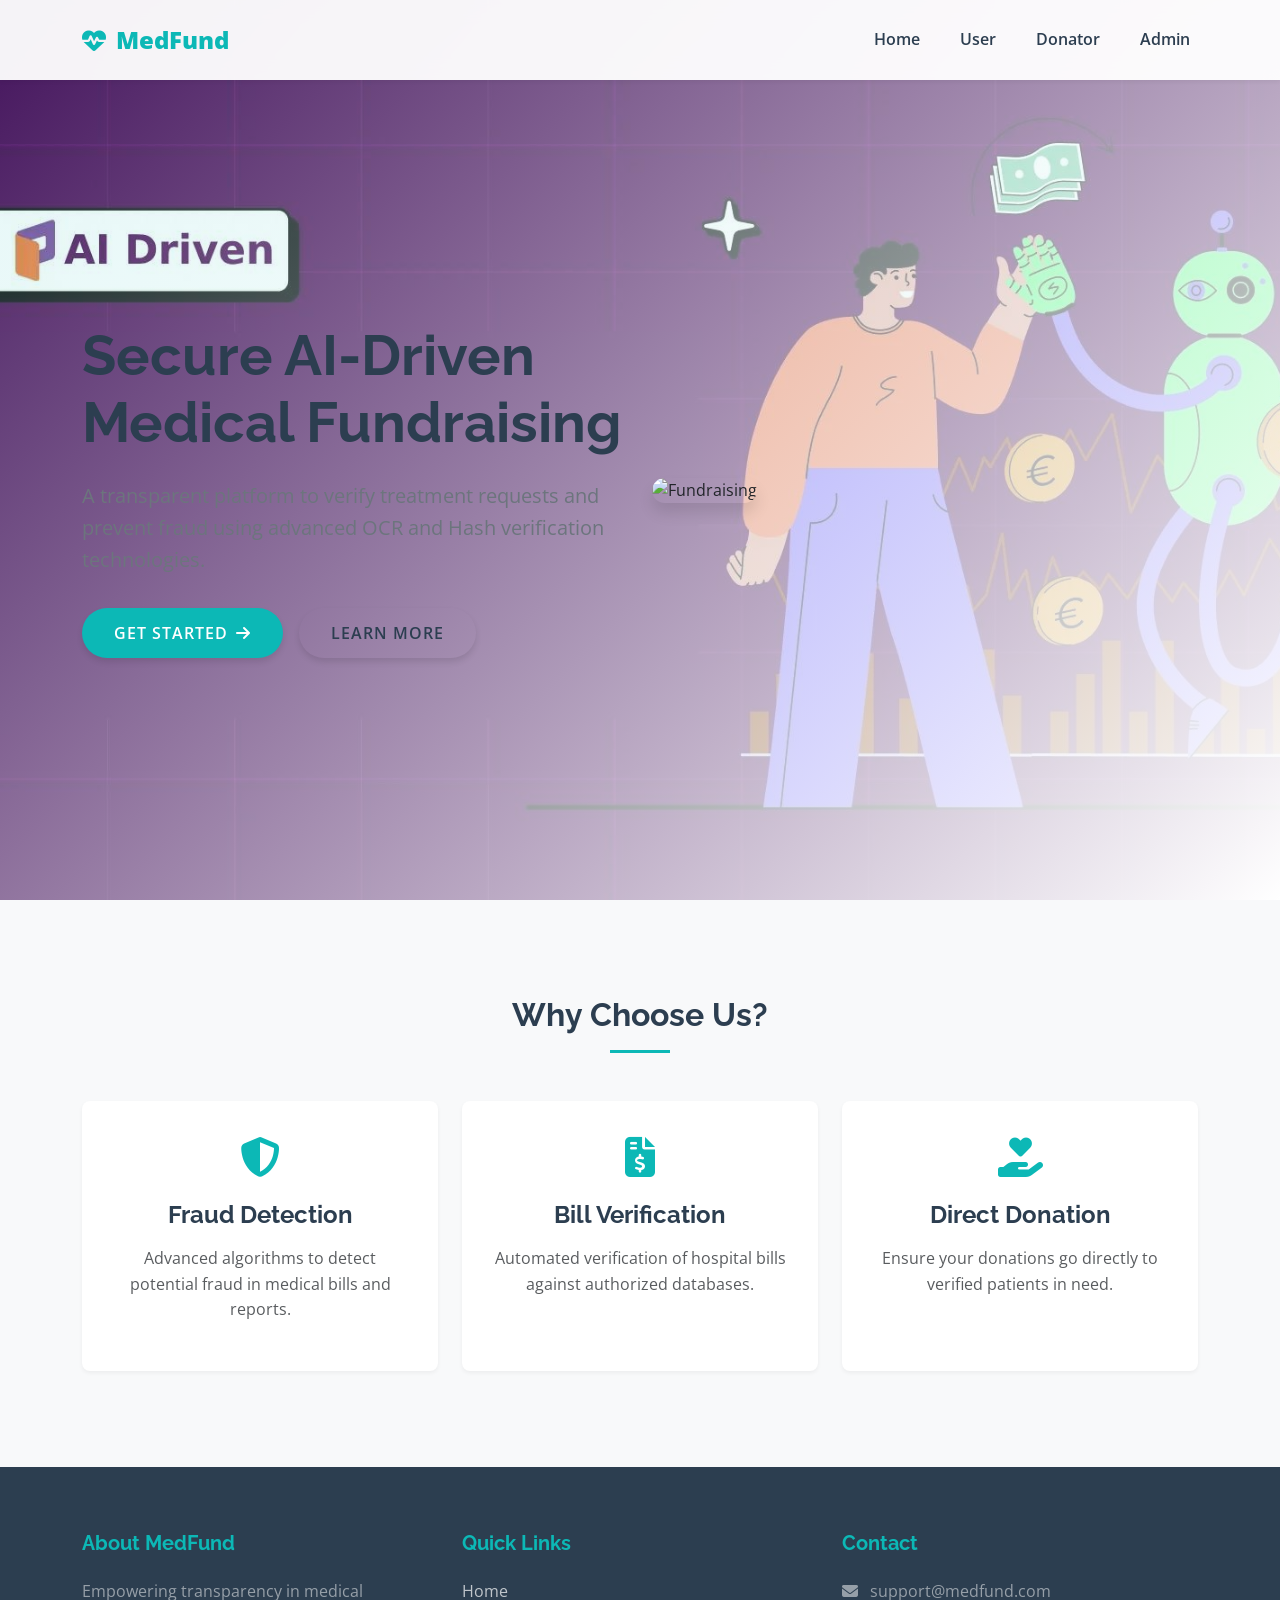
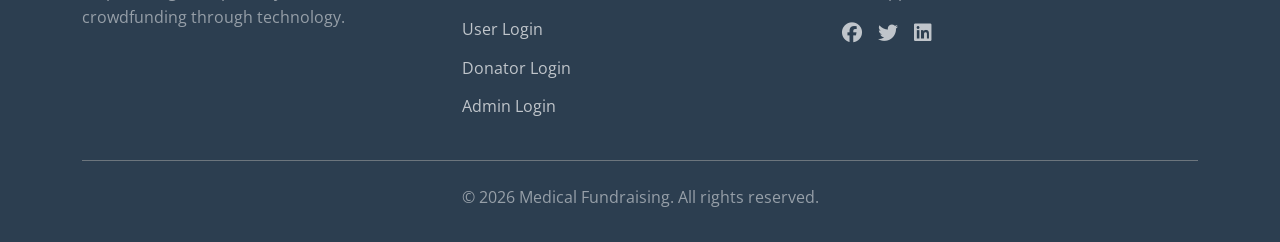
==== templates/index.html @ 9ce7de47 "Initial commit for Render deployment" ====
<!DOCTYPE html>
<html lang="en">
<head>
    <meta charset="UTF-8">
    <meta name="viewport" content="width=device-width, initial-scale=1.0">
    <title>Medical Fundraising | Secure & Integrated</title>
    
    <!-- Google Fonts -->
    <link href="https://fonts.googleapis.com/css2?family=Open+Sans:wght@300;400;600;700&family=Raleway:wght@300;400;500;600;700&display=swap" rel="stylesheet">
    
    <!-- Bootstrap 5 -->
    <link href="https://cdn.jsdelivr.net/npm/bootstrap@5.3.0/dist/css/bootstrap.min.css" rel="stylesheet">
    
    <!-- Font Awesome -->
    <link rel="stylesheet" href="https://cdnjs.cloudflare.com/ajax/libs/font-awesome/6.4.0/css/all.min.css">
    
    <!-- Custom Style -->
    <link rel="stylesheet" href="/static/css/modern_style.css">
</head>
<body>

    <!-- Navigation -->
    <nav class="navbar navbar-expand-lg navbar-custom">
        <div class="container">
            <a class="navbar-brand" href="/">
                <i class="fa-solid fa-heart-pulse"></i> MedFund
            </a>
            <button class="navbar-toggler" type="button" data-bs-toggle="collapse" data-bs-target="#navbarNav">
                <span class="navbar-toggler-icon"></span>
            </button>
            <div class="collapse navbar-collapse justify-content-end" id="navbarNav">
                <ul class="navbar-nav">
                    <li class="nav-item"><a class="nav-link" href="/">Home</a></li>
                    <li class="nav-item"><a class="nav-link" href="/login">User</a></li>
                    <li class="nav-item"><a class="nav-link" href="/login_donator">Donator</a></li>
                    <li class="nav-item"><a class="nav-link" href="/login_admin">Admin</a></li>
                </ul>
            </div>
        </div>
    </nav>

    <!-- Hero Section -->
    <section class="hero">
        <div class="container">
            <div class="row align-items-center">
                <div class="col-lg-6 hero-content">
                    <h1>Secure AI-Driven Medical Fundraising</h1>
                    <p>A transparent platform to verify treatment requests and prevent fraud using advanced OCR and Hash verification technologies.</p>
                    <div class="d-flex gap-3">
                        <a href="/login" class="btn btn-modern" onclick="startLoading(this)">
                            Get Started <i class="fa-solid fa-arrow-right ms-2"></i>
                        </a>
                        <a href="#about" class="btn btn-outline-dark btn-modern" style="background: transparent; color: var(--secondary);">
                            Learn More
                        </a>
                    </div>
                </div>
                <div class="col-lg-6 d-none d-lg-block">
                    <!-- Placeholder for a hero image if available, or using a vector illustration via CSS bg -->
                    <img src="/static/img/hero-illustration.svg" alt="Fundraising" class="img-fluid" onerror="this.onerror=null; this.src='https://img.freepik.com/free-vector/charity-concept-illustration_114360-3136.jpg?w=740'; this.style.borderRadius='20px'; this.style.boxShadow='var(--shadow-lg)';">
                </div>
            </div>
        </div>
    </section>

    <!-- Features Section -->
    <section id="about" class="py-5" style="background-color: var(--light);">
        <div class="container py-5">
            <div class="text-center mb-5">
                <h2>Why Choose Us?</h2>
                <div style="width: 60px; height: 3px; background: var(--primary); margin: 0 auto;"></div>
            </div>
            <div class="row g-4">
                <div class="col-md-4">
                    <div class="feature-card text-center">
                        <i class="fa-solid fa-shield-halved feature-icon"></i>
                        <h4>Fraud Detection</h4>
                        <p class="text-muted">Advanced algorithms to detect potential fraud in medical bills and reports.</p>
                    </div>
                </div>
                <div class="col-md-4">
                    <div class="feature-card text-center">
                        <i class="fa-solid fa-file-invoice-dollar feature-icon"></i>
                        <h4>Bill Verification</h4>
                        <p class="text-muted">Automated verification of hospital bills against authorized databases.</p>
                    </div>
                </div>
                <div class="col-md-4">
                    <div class="feature-card text-center">
                        <i class="fa-solid fa-hand-holding-heart feature-icon"></i>
                        <h4>Direct Donation</h4>
                        <p class="text-muted">Ensure your donations go directly to verified patients in need.</p>
                    </div>
                </div>
            </div>
        </div>
    </section>

    <!-- Footer -->
    <footer class="footer-modern">
        <div class="container">
            <div class="row">
                <div class="col-md-4 mb-4">
                    <h5>About MedFund</h5>
                    <p class="text-white-50">Empowering transparency in medical crowdfunding through technology.</p>
                </div>
                <div class="col-md-4 mb-4">
                    <h5>Quick Links</h5>
                    <ul class="list-unstyled">
                        <li><a href="/">Home</a></li>
                        <li><a href="/login">User Login</a></li>
                        <li><a href="/login_donator">Donator Login</a></li>
                        <li><a href="/login_admin">Admin Login</a></li>
                    </ul>
                </div>
                <div class="col-md-4 mb-4">
                    <h5>Contact</h5>
                    <p class="text-white-50"><i class="fa-solid fa-envelope me-2"></i> support@medfund.com</p>
                    <div class="d-flex gap-3 mt-3">
                        <a href="#"><i class="fa-brands fa-facebook fa-lg"></i></a>
                        <a href="#"><i class="fa-brands fa-twitter fa-lg"></i></a>
                        <a href="#"><i class="fa-brands fa-linkedin fa-lg"></i></a>
                    </div>
                </div>
            </div>
            <div class="text-center pt-4 border-top border-secondary">
                <p class="mb-0 text-white-50">&copy; 2026 Medical Fundraising. All rights reserved.</p>
            </div>
        </div>
    </footer>

    <!-- Bootstrap JS -->
    <script src="https://cdn.jsdelivr.net/npm/bootstrap@5.3.0/dist/js/bootstrap.bundle.min.js"></script>
    
    <!-- Custom Scripts -->
    <script>
        // Simple loading animation for buttons
        function startLoading(btn) {
            btn.classList.add('loading');
            // Simulate navigation delay or wait for actual navigation
            setTimeout(() => {
                // If it's a link, the page will unload, so we don't necessarily need to remove the class.
                // If it was an ajax call, we would remove it.
                // btn.classList.remove('loading'); 
            }, 3000);
        }
    </script>
</body>
</html>
---- static/css/modern_style.css ----
/* Modern Variables */
:root {
    --primary: #0CB8B6;
    --primary-dark: #0a9795;
    --secondary: #2C3E50;
    --accent: #E74C3C;
    --light: #f8f9fa;
    --dark: #212529;
    --text-muted: #6c757d;
    --font-heading: 'Raleway', sans-serif;
    --font-body: 'Open Sans', sans-serif;
    --shadow-sm: 0 2px 4px rgba(0,0,0,0.05);
    --shadow-md: 0 4px 6px rgba(0,0,0,0.1);
    --shadow-lg: 0 10px 15px rgba(0,0,0,0.1);
    --radius: 8px;
    --transition: all 0.3s ease;
}

/* Reset & Base */
* {
    box-sizing: border-box;
    margin: 0;
    padding: 0;
}

body {
    font-family: var(--font-body);
    line-height: 1.6;
    color: var(--dark);
    background-color: #fff;
    overflow-x: hidden;
}

h1, h2, h3, h4, h5, h6 {
    font-family: var(--font-heading);
    font-weight: 700;
    margin-bottom: 1rem;
    color: var(--secondary);
}

a {
    text-decoration: none;
    color: var(--primary);
    transition: var(--transition);
}

a:hover {
    color: var(--primary-dark);
}

/* Navbar */
.navbar-custom {
    background: rgba(255, 255, 255, 0.95);
    backdrop-filter: blur(10px);
    box-shadow: var(--shadow-sm);
    padding: 1rem 0;
    position: fixed;
    width: 100%;
    top: 0;
    z-index: 1000;
}

.navbar-brand {
    font-weight: 800;
    font-size: 1.5rem;
    color: var(--primary) !important;
    display: flex;
    align-items: center;
    gap: 10px;
}

.nav-link {
    font-weight: 600;
    color: var(--secondary) !important;
    margin-left: 1.5rem;
    position: relative;
}

.nav-link::after {
    content: '';
    position: absolute;
    width: 0;
    height: 2px;
    bottom: -5px;
    left: 0;
    background-color: var(--primary);
    transition: var(--transition);
}

.nav-link:hover::after {
    width: 100%;
}

/* Hero Section */
.hero {
    min-height: 100vh;
    background: linear-gradient(135deg, rgba(12, 184, 182, 0.1) 0%, rgba(255,255,255,1) 100%), url('../img/bg-banner.jpg');
    background-size: cover;
    background-position: center;
    background-attachment: fixed;
    display: flex;
    align-items: center;
    padding-top: 80px;
    position: relative;
}

.hero-content {
    max-width: 600px;
    z-index: 2;
}

.hero h1 {
    font-size: 3.5rem;
    margin-bottom: 1.5rem;
    line-height: 1.2;
}

.hero p {
    font-size: 1.25rem;
    color: var(--text-muted);
    margin-bottom: 2rem;
}

/* Animated Buttons */
.btn-modern {
    display: inline-flex;
    align-items: center;
    justify-content: center;
    padding: 0.8rem 2rem;
    border-radius: 50px;
    font-weight: 600;
    text-transform: uppercase;
    letter-spacing: 1px;
    border: none;
    cursor: pointer;
    position: relative;
    overflow: hidden;
    transition: var(--transition);
    background-color: var(--primary);
    color: white;
    box-shadow: var(--shadow-md);
}

.btn-modern:hover {
    transform: translateY(-2px);
    box-shadow: var(--shadow-lg);
    background-color: var(--primary-dark);
    color: white;
}

.btn-modern.loading {
    pointer-events: none;
    color: transparent;
}

.btn-modern.loading::after {
    content: "";
    position: absolute;
    width: 20px;
    height: 20px;
    border: 2px solid #ffffff;
    border-top-color: transparent;
    border-radius: 50%;
    animation: spin 0.8s linear infinite;
}

@keyframes spin {
    to { transform: rotate(360deg); }
}

/* Feature Cards */
.feature-card {
    background: white;
    padding: 2rem;
    border-radius: var(--radius);
    box-shadow: var(--shadow-sm);
    transition: var(--transition);
    height: 100%;
    border-top: 4px solid transparent;
}

.feature-card:hover {
    transform: translateY(-10px);
    box-shadow: var(--shadow-lg);
    border-top-color: var(--primary);
}

.feature-icon {
    font-size: 2.5rem;
    color: var(--primary);
    margin-bottom: 1.5rem;
}

/* Footer */
.footer-modern {
    background-color: var(--secondary);
    color: white;
    padding: 4rem 0 2rem;
}

.footer-modern h5 {
    color: var(--primary);
    margin-bottom: 1.5rem;
}

.footer-modern ul li {
    margin-bottom: 0.8rem;
}

.footer-modern a {
    color: rgba(255,255,255,0.7);
}

.footer-modern a:hover {
    color: white;
}

/* Responsive */
@media (max-width: 768px) {
    .hero h1 {
        font-size: 2.5rem;
    }
}
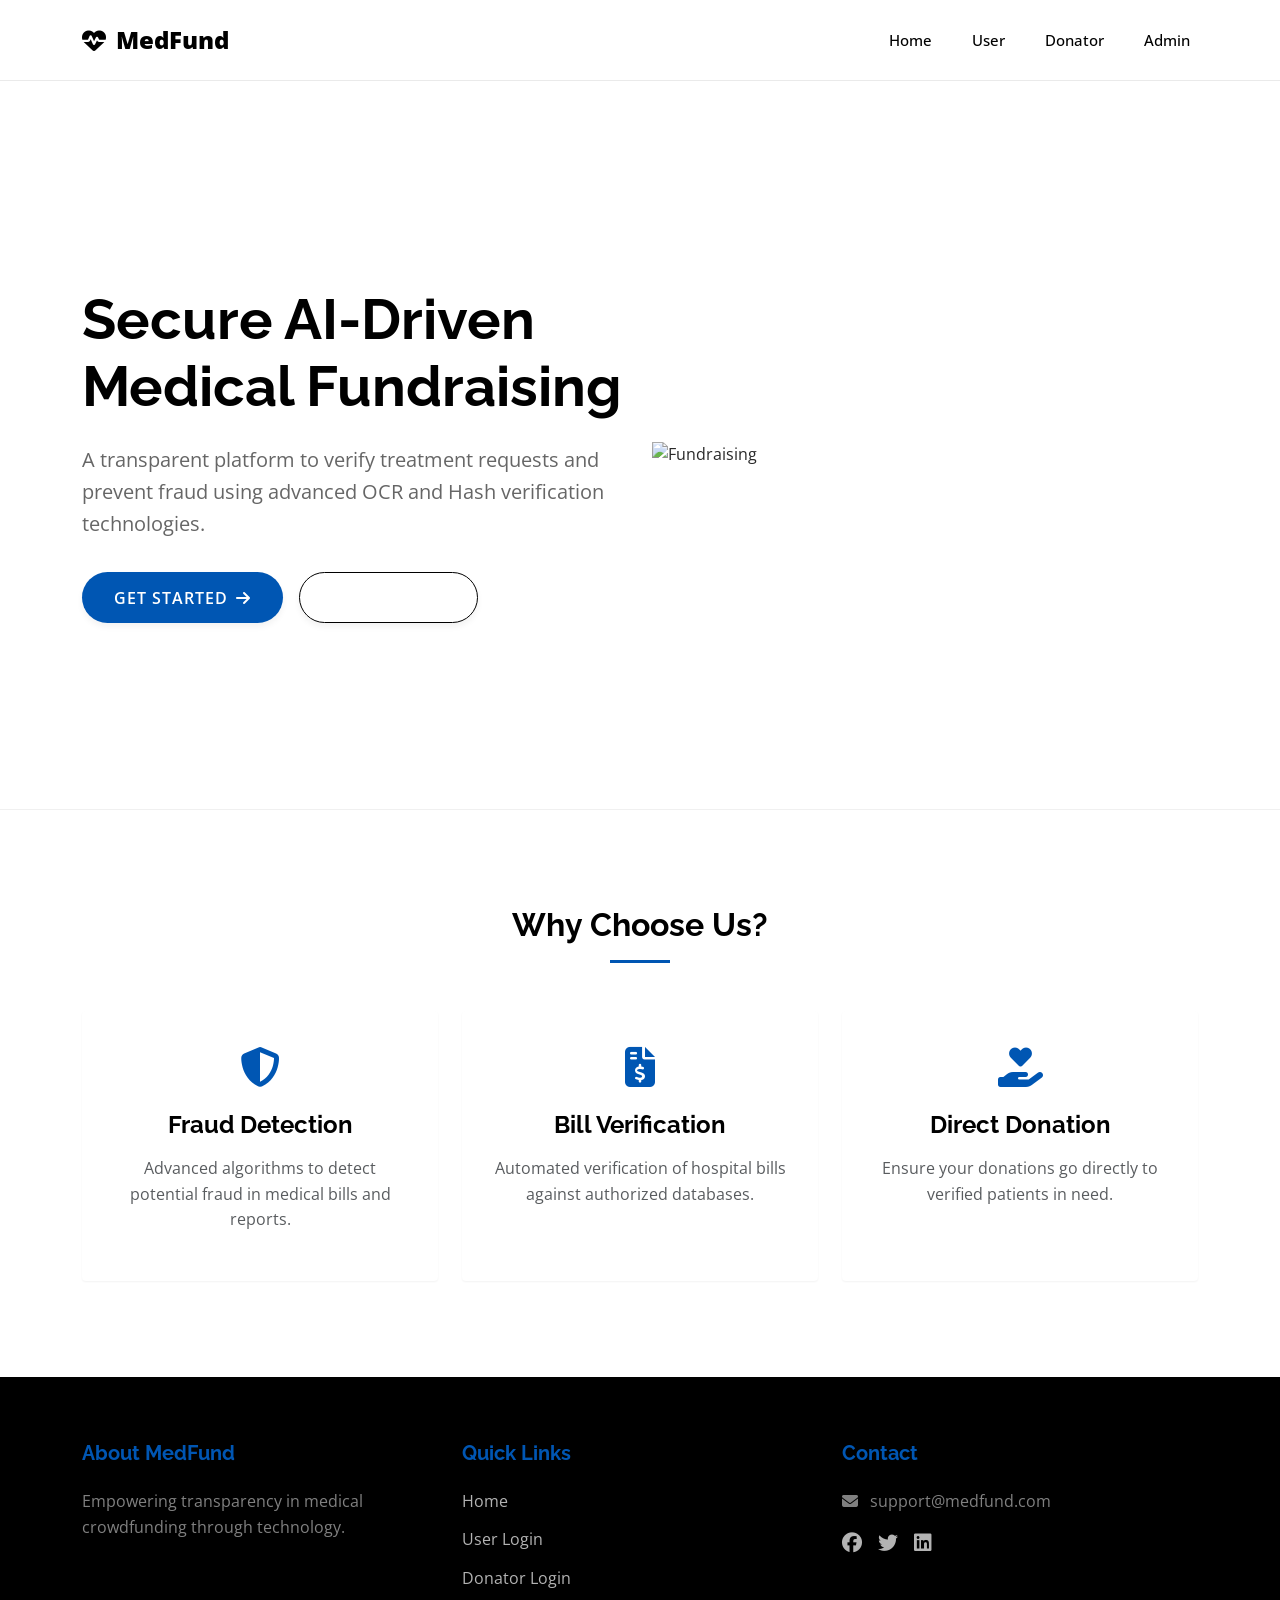
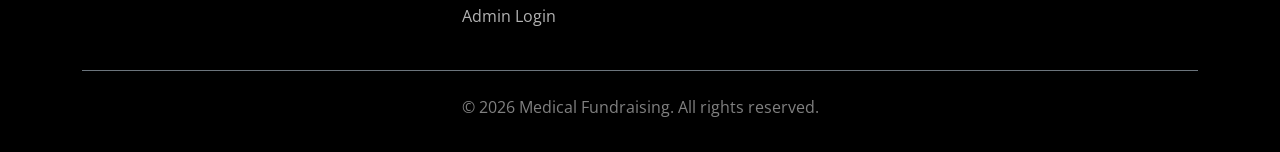
==== commit 99bcc3f8: "Refine index.html for minimal theme" ====
--- a/templates/index.html
+++ b/templates/index.html
@@ -1,22 +1,26 @@
 <!DOCTYPE html>
 <html lang="en">
+
 <head>
     <meta charset="UTF-8">
     <meta name="viewport" content="width=device-width, initial-scale=1.0">
     <title>Medical Fundraising | Secure & Integrated</title>
-    
+
     <!-- Google Fonts -->
-    <link href="https://fonts.googleapis.com/css2?family=Open+Sans:wght@300;400;600;700&family=Raleway:wght@300;400;500;600;700&display=swap" rel="stylesheet">
-    
+    <link
+        href="https://fonts.googleapis.com/css2?family=Open+Sans:wght@300;400;600;700&family=Raleway:wght@300;400;500;600;700&display=swap"
+        rel="stylesheet">
+
     <!-- Bootstrap 5 -->
     <link href="https://cdn.jsdelivr.net/npm/bootstrap@5.3.0/dist/css/bootstrap.min.css" rel="stylesheet">
-    
+
     <!-- Font Awesome -->
     <link rel="stylesheet" href="https://cdnjs.cloudflare.com/ajax/libs/font-awesome/6.4.0/css/all.min.css">
-    
+
     <!-- Custom Style -->
     <link rel="stylesheet" href="/static/css/modern_style.css">
 </head>
+
 <body>
 
     <!-- Navigation -->
@@ -45,19 +49,22 @@
             <div class="row align-items-center">
                 <div class="col-lg-6 hero-content">
                     <h1>Secure AI-Driven Medical Fundraising</h1>
-                    <p>A transparent platform to verify treatment requests and prevent fraud using advanced OCR and Hash verification technologies.</p>
+                    <p>A transparent platform to verify treatment requests and prevent fraud using advanced OCR and Hash
+                        verification technologies.</p>
                     <div class="d-flex gap-3">
                         <a href="/login" class="btn btn-modern" onclick="startLoading(this)">
                             Get Started <i class="fa-solid fa-arrow-right ms-2"></i>
                         </a>
-                        <a href="#about" class="btn btn-outline-dark btn-modern" style="background: transparent; color: var(--secondary);">
+                        <a href="#about" class="btn btn-outline-dark btn-modern"
+                            style="border: 1px solid var(--secondary); background: transparent;">
                             Learn More
                         </a>
                     </div>
                 </div>
                 <div class="col-lg-6 d-none d-lg-block">
-                    <!-- Placeholder for a hero image if available, or using a vector illustration via CSS bg -->
-                    <img src="/static/img/hero-illustration.svg" alt="Fundraising" class="img-fluid" onerror="this.onerror=null; this.src='https://img.freepik.com/free-vector/charity-concept-illustration_114360-3136.jpg?w=740'; this.style.borderRadius='20px'; this.style.boxShadow='var(--shadow-lg)';">
+                    <!-- Placeholder for a hero image -->
+                    <img src="/static/img/hero-illustration.svg" alt="Fundraising" class="img-fluid"
+                        onerror="this.onerror=null; this.src='https://img.freepik.com/free-vector/charity-concept-illustration_114360-3136.jpg?w=740'; this.style.opacity='0.9';">
                 </div>
             </div>
         </div>
@@ -75,7 +82,8 @@
                     <div class="feature-card text-center">
                         <i class="fa-solid fa-shield-halved feature-icon"></i>
                         <h4>Fraud Detection</h4>
-                        <p class="text-muted">Advanced algorithms to detect potential fraud in medical bills and reports.</p>
+                        <p class="text-muted">Advanced algorithms to detect potential fraud in medical bills and
+                            reports.</p>
                     </div>
                 </div>
                 <div class="col-md-4">
@@ -131,7 +139,7 @@
 
     <!-- Bootstrap JS -->
     <script src="https://cdn.jsdelivr.net/npm/bootstrap@5.3.0/dist/js/bootstrap.bundle.min.js"></script>
-    
+
     <!-- Custom Scripts -->
     <script>
         // Simple loading animation for buttons
@@ -146,4 +154,5 @@
         }
     </script>
 </body>
-</html>
+
+</html>
--- a/static/css/modern_style.css
+++ b/static/css/modern_style.css
@@ -1,18 +1,27 @@
-/* Modern Variables */
+/* Modern Variables - Minimalistic Blue/Black/White */
 :root {
-    --primary: #0CB8B6;
-    --primary-dark: #0a9795;
-    --secondary: #2C3E50;
-    --accent: #E74C3C;
-    --light: #f8f9fa;
-    --dark: #212529;
-    --text-muted: #6c757d;
+    --primary: #0056b3;
+    /* Deep Corporate Blue */
+    --primary-dark: #004494;
+    /* Darker Blue for hover */
+    --secondary: #000000;
+    /* Pure Black */
+    --accent: #333333;
+    /* Dark Gray */
+    --light: #ffffff;
+    /* Pure White */
+    --dark: #121212;
+    /* Almost Black */
+    --text-muted: #666666;
+    /* Medium Gray */
     --font-heading: 'Raleway', sans-serif;
     --font-body: 'Open Sans', sans-serif;
-    --shadow-sm: 0 2px 4px rgba(0,0,0,0.05);
-    --shadow-md: 0 4px 6px rgba(0,0,0,0.1);
-    --shadow-lg: 0 10px 15px rgba(0,0,0,0.1);
-    --radius: 8px;
+    --shadow-sm: 0 1px 2px rgba(0, 0, 0, 0.05);
+    --shadow-md: 0 4px 6px rgba(0, 0, 0, 0.05);
+    /* Softer shadows */
+    --shadow-lg: 0 10px 15px rgba(0, 0, 0, 0.05);
+    --radius: 4px;
+    /* Sharper corners for minimalism */
     --transition: all 0.3s ease;
 }
 
@@ -27,11 +36,16 @@
     font-family: var(--font-body);
     line-height: 1.6;
     color: var(--dark);
-    background-color: #fff;
+    background-color: #ffffff;
     overflow-x: hidden;
 }
 
-h1, h2, h3, h4, h5, h6 {
+h1,
+h2,
+h3,
+h4,
+h5,
+h6 {
     font-family: var(--font-heading);
     font-weight: 700;
     margin-bottom: 1rem;
@@ -50,9 +64,10 @@
 
 /* Navbar */
 .navbar-custom {
-    background: rgba(255, 255, 255, 0.95);
-    backdrop-filter: blur(10px);
-    box-shadow: var(--shadow-sm);
+    background: #ffffff;
+    border-bottom: 1px solid #eaeaea;
+    /* Minimal border instead of heavy shadow */
+    box-shadow: none;
     padding: 1rem 0;
     position: fixed;
     width: 100%;
@@ -63,17 +78,19 @@
 .navbar-brand {
     font-weight: 800;
     font-size: 1.5rem;
-    color: var(--primary) !important;
+    color: var(--secondary) !important;
+    /* Black brand */
     display: flex;
     align-items: center;
     gap: 10px;
 }
 
 .nav-link {
-    font-weight: 600;
+    font-weight: 500;
     color: var(--secondary) !important;
     margin-left: 1.5rem;
     position: relative;
+    font-size: 0.95rem;
 }
 
 .nav-link::after {
@@ -93,15 +110,18 @@
 
 /* Hero Section */
 .hero {
-    min-height: 100vh;
-    background: linear-gradient(135deg, rgba(12, 184, 182, 0.1) 0%, rgba(255,255,255,1) 100%), url('../img/bg-banner.jpg');
+    min-height: 90vh;
+    /* Slightly reduced height */
+    background: #ffffff;
+    /* Clean white background */
     background-size: cover;
     background-position: center;
-    background-attachment: fixed;
     display: flex;
     align-items: center;
-    padding-top: 80px;
+    padding-top: 100px;
+    /* Account for fixed navbar */
     position: relative;
+    border-bottom: 1px solid #f0f0f0;
 }
 
 .hero-content {
@@ -165,7 +185,9 @@
 }
 
 @keyframes spin {
-    to { transform: rotate(360deg); }
+    to {
+        transform: rotate(360deg);
+    }
 }
 
 /* Feature Cards */
@@ -208,7 +230,7 @@
 }
 
 .footer-modern a {
-    color: rgba(255,255,255,0.7);
+    color: rgba(255, 255, 255, 0.7);
 }
 
 .footer-modern a:hover {
@@ -220,4 +242,4 @@
     .hero h1 {
         font-size: 2.5rem;
     }
-}
+}
